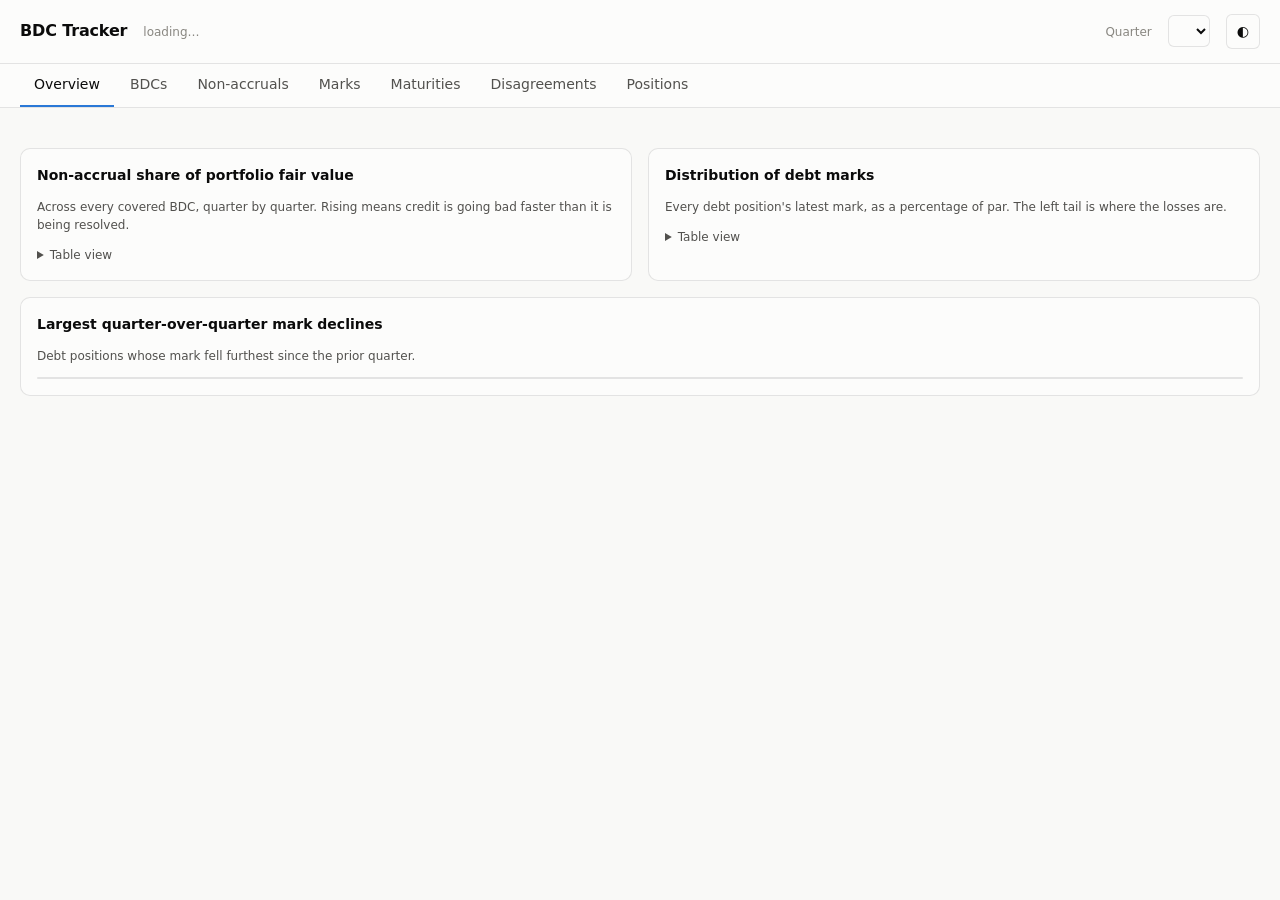
==== web/index.html @ 7e10fc6a "Extract BDC loan valuation marks from SEC EDGAR and serve them as a tracker Builds the pipeline behi" ====
<!doctype html>
<html lang="en">
<head>
<meta charset="utf-8">
<meta name="viewport" content="width=device-width, initial-scale=1">
<title>BDC Tracker — loan marks from SEC filings</title>
<link rel="icon" href="data:image/svg+xml,%3Csvg xmlns='http://www.w3.org/2000/svg' viewBox='0 0 32 32'%3E%3Crect width='32' height='32' rx='6' fill='%232a78d6'/%3E%3Cpath d='M6 22h4v4H6zm6-6h4v10h-4zm6-8h4v18h-4zm6 11h4v7h-4z' fill='%23fff'/%3E%3C/svg%3E">
<link rel="stylesheet" href="styles.css">
</head>
<body>
<header class="topbar">
  <h1>BDC Tracker</h1>
  <span class="sub" id="subtitle">loading…</span>
  <span class="spacer"></span>
  <label class="sub" for="period">Quarter</label>
  <select id="period"></select>
  <button class="ghost" id="theme" title="Toggle theme">◐</button>
</header>

<p class="banner" id="banner" hidden></p>

<nav class="tabs" role="tablist">
  <button role="tab" data-view="overview" aria-selected="true">Overview</button>
  <button role="tab" data-view="bdcs">BDCs</button>
  <button role="tab" data-view="nonaccruals">Non-accruals</button>
  <button role="tab" data-view="marks">Marks</button>
  <button role="tab" data-view="maturities">Maturities</button>
  <button role="tab" data-view="disagreements">Disagreements</button>
  <button role="tab" data-view="positions">Positions</button>
</nav>

<main>
  <section id="view-overview">
    <div class="tiles" id="overview-tiles"></div>
    <div class="grid-2">
      <figure class="card">
        <figcaption>Non-accrual share of portfolio fair value</figcaption>
        <p class="desc">Across every covered BDC, quarter by quarter. Rising means credit is going bad faster than it is being resolved.</p>
        <div id="chart-na-trend"></div>
        <details class="tableview"><summary>Table view</summary><div class="tablewrap" id="table-na-trend"></div></details>
      </figure>
      <figure class="card">
        <figcaption>Distribution of debt marks</figcaption>
        <p class="desc">Every debt position's latest mark, as a percentage of par. The left tail is where the losses are.</p>
        <div id="chart-histogram"></div>
        <details class="tableview"><summary>Table view</summary><div class="tablewrap" id="table-histogram"></div></details>
      </figure>
    </div>
    <figure class="card">
      <figcaption>Largest quarter-over-quarter mark declines</figcaption>
      <p class="desc">Debt positions whose mark fell furthest since the prior quarter.</p>
      <div class="tablewrap" id="table-deteriorating"></div>
    </figure>
  </section>

  <section id="view-bdcs" hidden>
    <figure class="card">
      <figcaption>Every BDC side by side</figcaption>
      <p class="desc">Portfolio mark is fair value over par across debt positions. Click a row to open its positions.</p>
      <div class="tablewrap" id="table-bdcs"></div>
    </figure>
  </section>

  <section id="view-nonaccruals" hidden>
    <div class="tiles" id="na-tiles"></div>
    <div class="grid-2">
      <figure class="card">
        <figcaption>Non-accrual concentration by industry</figcaption>
        <p class="desc">Share of each industry's fair value sitting on non-accrual.</p>
        <div class="tablewrap" id="table-na-industry"></div>
      </figure>
      <figure class="card">
        <figcaption>Non-accrual concentration by BDC</figcaption>
        <p class="desc">Which lenders are carrying the problem credits.</p>
        <div class="tablewrap" id="table-na-bdc"></div>
      </figure>
    </div>
    <figure class="card">
      <figcaption>Currently non-accrual positions</figcaption>
      <p class="desc">With how many quarters each has been on non-accrual.</p>
      <div class="tablewrap" id="table-na-positions"></div>
    </figure>
  </section>

  <section id="view-marks" hidden>
    <figure class="card">
      <figcaption>Weighted average mark by sector</figcaption>
      <p class="desc">Darker is a higher mark. Reading left to right shows which sectors are rolling over.</p>
      <div id="chart-sectors"></div>
      <details class="tableview"><summary>Table view</summary><div class="tablewrap" id="table-sectors"></div></details>
    </figure>
    <figure class="card">
      <figcaption>Furthest below cost</figcaption>
      <p class="desc">Positions whose fair value sits furthest below what the BDC paid.</p>
      <div class="tablewrap" id="table-markdowns"></div>
    </figure>
  </section>

  <section id="view-maturities" hidden>
    <figure class="card">
      <figcaption>Maturity wall</figcaption>
      <p class="desc">Debt fair value grouped by the year it matures, with the stressed slice split out.</p>
      <div class="legend">
        <span><i style="background:var(--series-1)"></i> All debt</span>
        <span><i style="background:var(--critical)"></i> ⚠ Stressed (mark below 90)</span>
      </div>
      <div id="chart-maturity"></div>
      <details class="tableview"><summary>Table view</summary><div class="tablewrap" id="table-maturity"></div></details>
    </figure>
  </section>

  <section id="view-disagreements" hidden>
    <figure class="card">
      <figcaption>Where BDCs disagree</figcaption>
      <p class="desc">Credits held by two or more BDCs, ranked by how far apart their marks are. The bar spans the lowest to the highest mark; the tick is the fair-value-weighted average.</p>
      <div class="tablewrap" id="table-disagreements"></div>
    </figure>
  </section>

  <section id="view-positions" hidden>
    <div class="controls">
      <label for="ticker">BDC</label>
      <select id="ticker"></select>
      <input type="search" id="filter" placeholder="Filter by borrower, industry or type…" size="34">
      <span class="muted" id="position-count"></span>
    </div>
    <div class="tablewrap" id="table-positions"></div>
  </section>
</main>

<script type="module" src="app.js"></script>
</body>
</html>
---- web/styles.css ----
/* Palette and chrome follow the validated data-viz reference instance:
   categorical slots 1-3 (blue/orange/aqua) plus the reserved status colours.
   Aqua is sub-3:1 on the light surface, so every chart ships a table view. */
:root {
  color-scheme: light;
  --page:            #f9f9f7;
  --surface:         #fcfcfb;
  --surface-2:       #f2f1ed;
  --text-primary:    #0b0b0b;
  --text-secondary:  #52514e;
  --text-muted:      #898781;
  --grid:            #e1e0d9;
  --axis:            #c3c2b7;
  --border:          rgba(11, 11, 11, 0.10);

  --series-1:        #2a78d6;
  --series-2:        #eb6834;
  --series-3:        #1baf7a;

  --good:            #0ca30c;
  --warning:         #fab219;
  --serious:         #ec835a;
  --critical:        #d03b3b;
  --delta-up:        #006300;

  --seq-100: #cde2fb; --seq-250: #86b6ef; --seq-400: #3987e5;
  --seq-550: #1c5cab; --seq-700: #0d366b;
}

@media (prefers-color-scheme: dark) {
  :root:not([data-theme="light"]) {
    color-scheme: dark;
    --page:           #0d0d0d;
    --surface:        #1a1a19;
    --surface-2:      #222220;
    --text-primary:   #ffffff;
    --text-secondary: #c3c2b7;
    --text-muted:     #898781;
    --grid:           #2c2c2a;
    --axis:           #383835;
    --border:         rgba(255, 255, 255, 0.10);
    --series-1:       #3987e5;
    --series-2:       #d95926;
    --series-3:       #199e70;
    --delta-up:       #0ca30c;
  }
}

:root[data-theme="dark"] {
  color-scheme: dark;
  --page:           #0d0d0d;
  --surface:        #1a1a19;
  --surface-2:      #222220;
  --text-primary:   #ffffff;
  --text-secondary: #c3c2b7;
  --text-muted:     #898781;
  --grid:           #2c2c2a;
  --axis:           #383835;
  --border:         rgba(255, 255, 255, 0.10);
  --series-1:       #3987e5;
  --series-2:       #d95926;
  --series-3:       #199e70;
  --delta-up:       #0ca30c;
}

* { box-sizing: border-box; }

body {
  margin: 0;
  background: var(--page);
  color: var(--text-primary);
  font: 14px/1.5 system-ui, -apple-system, "Segoe UI", sans-serif;
}

a { color: var(--series-1); }

header.topbar {
  display: flex; align-items: baseline; gap: 16px; flex-wrap: wrap;
  padding: 14px 20px; border-bottom: 1px solid var(--border); background: var(--surface);
  position: sticky; top: 0; z-index: 20;
}
.topbar h1 { font-size: 16px; margin: 0; letter-spacing: -0.01em; }
.topbar .sub { color: var(--text-muted); font-size: 12px; }
.topbar .spacer { flex: 1; }

.banner {
  padding: 8px 20px; font-size: 13px;
  background: color-mix(in srgb, var(--warning) 22%, var(--surface));
  border-bottom: 1px solid var(--border);
}
.banner[hidden] { display: none; }

nav.tabs { display: flex; gap: 2px; padding: 0 20px; border-bottom: 1px solid var(--border);
  background: var(--surface); overflow-x: auto; }
nav.tabs button {
  appearance: none; border: 0; background: none; cursor: pointer; white-space: nowrap;
  padding: 10px 14px; font: inherit; color: var(--text-secondary);
  border-bottom: 2px solid transparent;
}
nav.tabs button[aria-selected="true"] { color: var(--text-primary); border-bottom-color: var(--series-1); }
nav.tabs button:hover { color: var(--text-primary); }

main { padding: 20px; max-width: 1500px; margin: 0 auto; }
section[hidden] { display: none; }

.controls { display: flex; gap: 12px; align-items: center; flex-wrap: wrap; margin-bottom: 16px; }
select, input[type="search"], button.ghost {
  font: inherit; padding: 6px 10px; border-radius: 6px;
  border: 1px solid var(--border); background: var(--surface); color: var(--text-primary);
}
button.ghost { cursor: pointer; }
button.ghost:hover { background: var(--surface-2); }

.tiles { display: grid; grid-template-columns: repeat(auto-fit, minmax(170px, 1fr)); gap: 12px; margin-bottom: 20px; }
.tile { background: var(--surface); border: 1px solid var(--border); border-radius: 10px; padding: 14px 16px; }
.tile .label { color: var(--text-muted); font-size: 12px; text-transform: uppercase; letter-spacing: 0.04em; }
.tile .value { font-size: 26px; margin-top: 6px; letter-spacing: -0.02em; }
.tile .note { color: var(--text-secondary); font-size: 12px; margin-top: 4px; }

.grid-2 { display: grid; grid-template-columns: repeat(auto-fit, minmax(420px, 1fr)); gap: 16px; }

figure.card {
  background: var(--surface); border: 1px solid var(--border); border-radius: 10px;
  padding: 16px; margin: 0 0 16px;
}
figure.card figcaption { margin-bottom: 4px; font-weight: 600; }
figure.card .desc { color: var(--text-secondary); font-size: 12px; margin-bottom: 12px; }

.legend { display: flex; gap: 14px; flex-wrap: wrap; font-size: 12px; color: var(--text-secondary); margin-bottom: 8px; }
.legend span { display: inline-flex; align-items: center; gap: 6px; }
.legend i { width: 10px; height: 10px; border-radius: 2px; display: inline-block; }

.tablewrap { overflow: auto; max-height: 620px; border: 1px solid var(--border); border-radius: 10px; background: var(--surface); }
table { border-collapse: collapse; width: 100%; font-size: 13px; }
th, td { padding: 7px 10px; text-align: right; white-space: nowrap; border-bottom: 1px solid var(--grid); }
th:first-child, td:first-child, th.text, td.text { text-align: left; }
thead th {
  position: sticky; top: 0; background: var(--surface); z-index: 2;
  color: var(--text-secondary); font-weight: 600; cursor: pointer; user-select: none;
}
thead th::after { content: ""; }
thead th[data-dir="asc"]::after { content: " ▲"; color: var(--text-muted); }
thead th[data-dir="desc"]::after { content: " ▼"; color: var(--text-muted); }
tbody tr:hover { background: var(--surface-2); }
td.num { font-variant-numeric: tabular-nums; }

.pill { padding: 1px 7px; border-radius: 999px; font-size: 11px; border: 1px solid var(--border); }
.pill.critical { background: color-mix(in srgb, var(--critical) 20%, transparent); color: var(--text-primary); }
.pill.warning  { background: color-mix(in srgb, var(--warning) 26%, transparent); color: var(--text-primary); }
.pill.good     { background: color-mix(in srgb, var(--good) 18%, transparent); color: var(--text-primary); }

.rangebar { position: relative; height: 10px; width: 130px; background: var(--grid); border-radius: 5px; display: inline-block; vertical-align: middle; }
.rangebar > i { position: absolute; top: 0; height: 10px; background: var(--series-2); border-radius: 5px; }
.rangebar > b { position: absolute; top: -2px; width: 2px; height: 14px; background: var(--text-primary); }

svg.chart { display: block; width: 100%; height: auto; overflow: visible; }
svg.chart .grid line { stroke: var(--grid); stroke-width: 1; }
svg.chart .axis line, svg.chart .axis path { stroke: var(--axis); stroke-width: 1; }
svg.chart text { fill: var(--text-muted); font-size: 11px; }
svg.chart text.label { fill: var(--text-secondary); }
svg.chart .line { fill: none; stroke-width: 2; stroke-linejoin: round; stroke-linecap: round; }
svg.chart .dot { r: 4; }
svg.chart .hit { fill: transparent; cursor: crosshair; }
svg.chart .crosshair { stroke: var(--text-muted); stroke-width: 1; stroke-dasharray: 3 3; }

.tooltip {
  position: fixed; pointer-events: none; z-index: 50; padding: 8px 10px; border-radius: 8px;
  background: var(--surface); border: 1px solid var(--border); font-size: 12px;
  box-shadow: 0 6px 24px rgba(0, 0, 0, 0.18); max-width: 320px;
}
.tooltip[hidden] { display: none; }
.tooltip b { font-variant-numeric: tabular-nums; }

details.tableview { margin-top: 10px; }
details.tableview summary { cursor: pointer; color: var(--text-secondary); font-size: 12px; }
details.tableview .tablewrap { max-height: 300px; margin-top: 8px; }

.empty { color: var(--text-secondary); padding: 40px 0; text-align: center; }
.muted { color: var(--text-muted); }
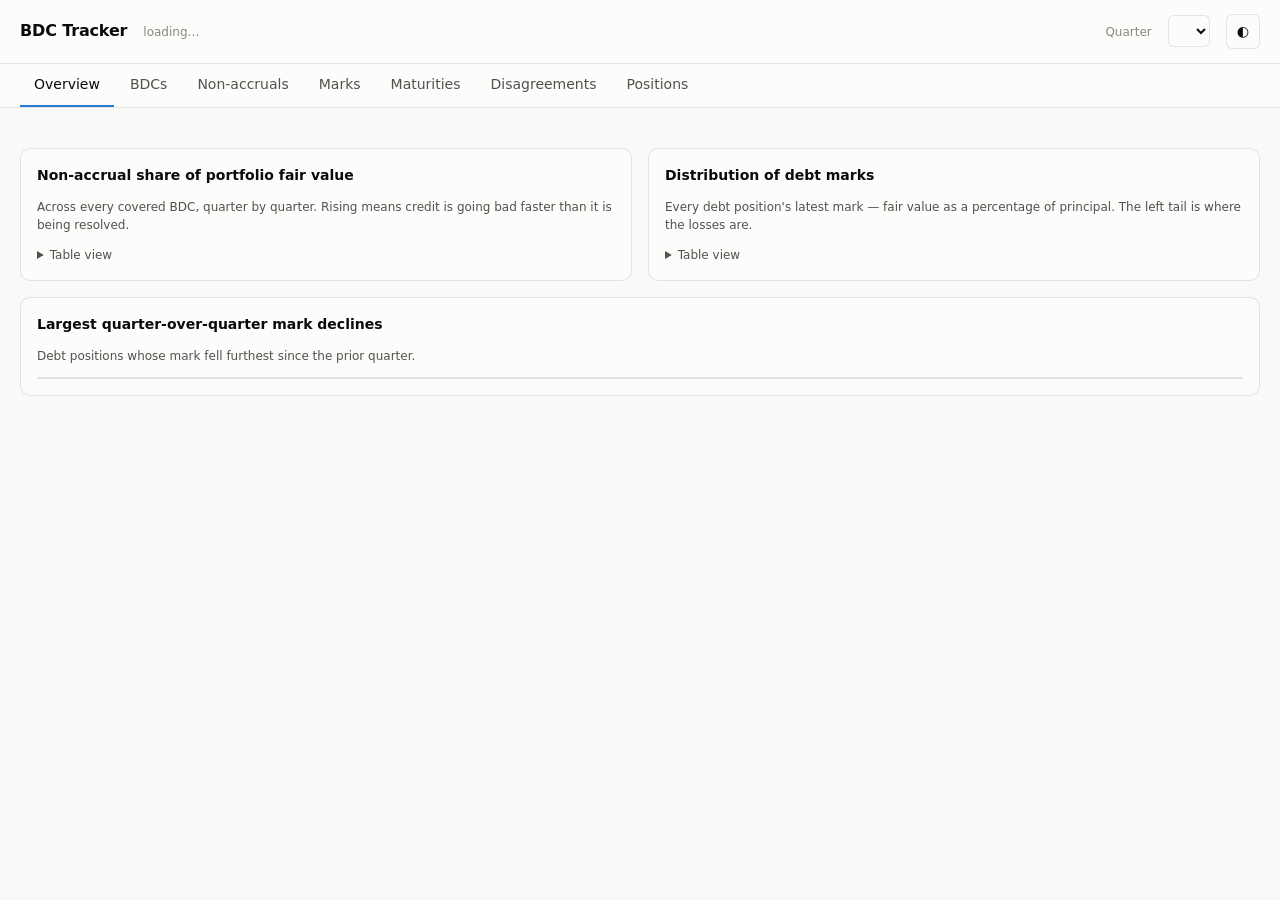
==== commit 69e5d540: "Divide the mark by principal, falling back to cost only where none is reported The mark divided by a" ====
--- a/web/index.html
+++ b/web/index.html
@@ -41,7 +41,7 @@
       </figure>
       <figure class="card">
         <figcaption>Distribution of debt marks</figcaption>
-        <p class="desc">Every debt position's latest mark, as a percentage of par. The left tail is where the losses are.</p>
+        <p class="desc">Every debt position's latest mark — fair value as a percentage of principal. The left tail is where the losses are.</p>
         <div id="chart-histogram"></div>
         <details class="tableview"><summary>Table view</summary><div class="tablewrap" id="table-histogram"></div></details>
       </figure>
@@ -56,7 +56,7 @@
   <section id="view-bdcs" hidden>
     <figure class="card">
       <figcaption>Every BDC side by side</figcaption>
-      <p class="desc">Portfolio mark is fair value over par across debt positions. Click a row to open its positions.</p>
+      <p class="desc">Portfolio mark is fair value over principal across debt positions. Click a row to open its positions.</p>
       <div class="tablewrap" id="table-bdcs"></div>
     </figure>
   </section>
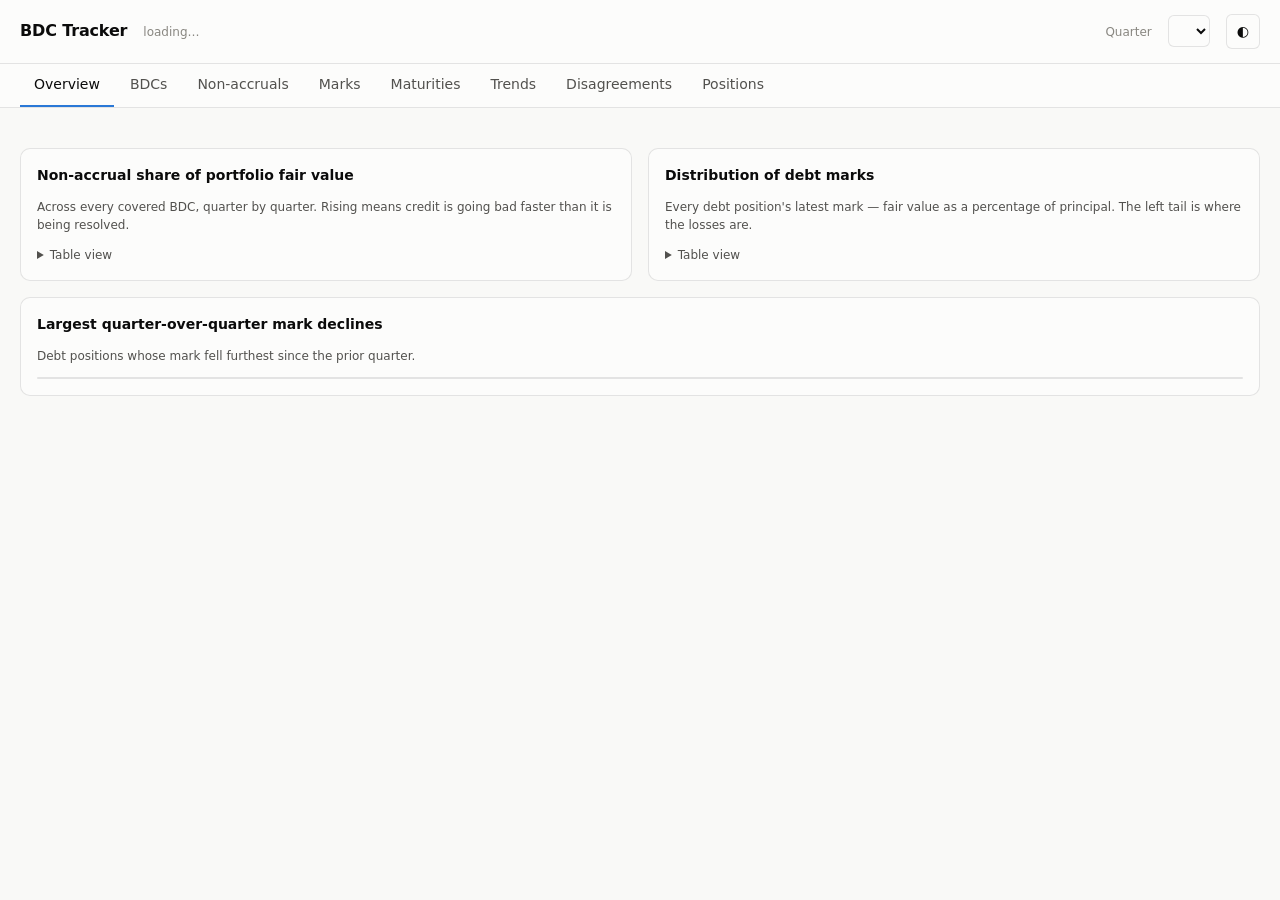
==== commit 8f6d6f51: "Extract sector, country and maturity properly, and add quarterly views Three fields were far worse t" ====
--- a/web/index.html
+++ b/web/index.html
@@ -25,6 +25,7 @@
   <button role="tab" data-view="nonaccruals">Non-accruals</button>
   <button role="tab" data-view="marks">Marks</button>
   <button role="tab" data-view="maturities">Maturities</button>
+  <button role="tab" data-view="trends">Trends</button>
   <button role="tab" data-view="disagreements">Disagreements</button>
   <button role="tab" data-view="positions">Positions</button>
 </nav>
@@ -90,6 +91,11 @@
       <details class="tableview"><summary>Table view</summary><div class="tablewrap" id="table-sectors"></div></details>
     </figure>
     <figure class="card">
+      <figcaption>Exposure by country</figcaption>
+      <p class="desc">Where the borrowers are, by fair value.</p>
+      <div class="tablewrap" id="table-countries"></div>
+    </figure>
+    <figure class="card">
       <figcaption>Furthest below cost</figcaption>
       <p class="desc">Positions whose fair value sits furthest below what the BDC paid.</p>
       <div class="tablewrap" id="table-markdowns"></div>
@@ -106,6 +112,35 @@
       </div>
       <div id="chart-maturity"></div>
       <details class="tableview"><summary>Table view</summary><div class="tablewrap" id="table-maturity"></div></details>
+    </figure>
+  </section>
+
+  <section id="view-trends" hidden>
+    <figure class="card">
+      <figcaption>Weighted average mark, whole universe</figcaption>
+      <p class="desc">Fair value over principal across every covered BDC, quarter by quarter. The line is the aggregate; the grid below it is where the movement comes from.</p>
+      <div id="chart-mark-trend"></div>
+    </figure>
+
+    <figure class="card">
+      <figcaption>Weighted average mark by BDC</figcaption>
+      <p class="desc">Each BDC's debt book, weighted by principal. Darker is a higher mark — read a row left to right to follow one lender, and a column down to compare them at a point in time.</p>
+      <div id="chart-quarter-marks"></div>
+      <details class="tableview"><summary>Table view</summary><div class="tablewrap" id="table-quarter-marks"></div></details>
+    </figure>
+
+    <figure class="card">
+      <figcaption>Weighted average mark of the non-accrual book</figcaption>
+      <p class="desc">How hard each lender has written down the loans it has stopped accruing — a different question from how many it has. Blank means the filing disclosed no non-accruals that quarter, which is not the same as having none.</p>
+      <div id="chart-na-marks"></div>
+      <details class="tableview"><summary>Table view</summary><div class="tablewrap" id="table-na-marks"></div></details>
+    </figure>
+
+    <figure class="card">
+      <figcaption>Non-accrual share of market value by BDC</figcaption>
+      <p class="desc">Non-accrual fair value as a percentage of total fair value. Darker is more of the book on non-accrual.</p>
+      <div id="chart-na-share"></div>
+      <div class="tablewrap" id="table-na-share"></div>
     </figure>
   </section>
 
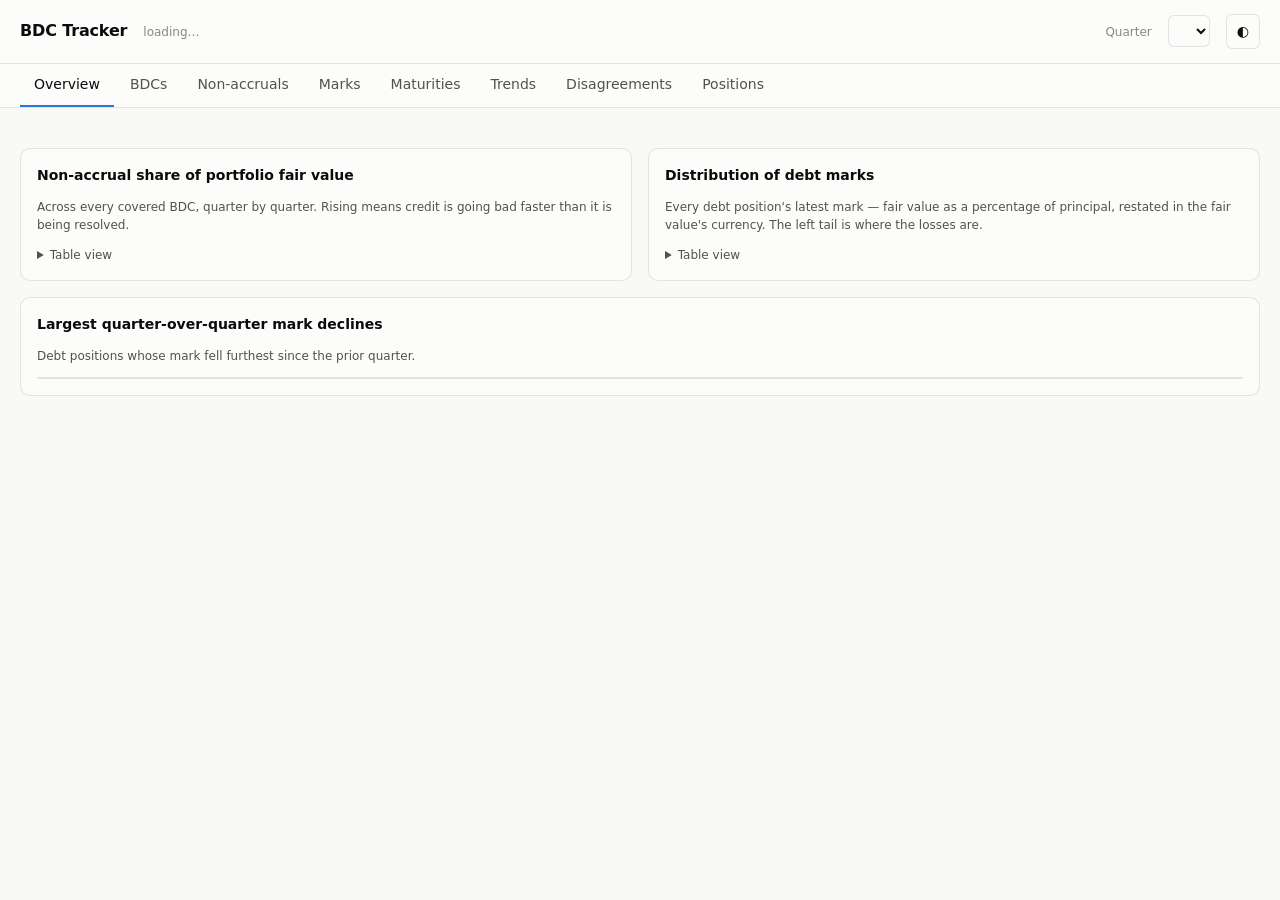
==== commit 72220187: "Give the site and the workbook one definition of the mark's denominator Converting principal to USD " ====
--- a/web/index.html
+++ b/web/index.html
@@ -42,7 +42,7 @@
       </figure>
       <figure class="card">
         <figcaption>Distribution of debt marks</figcaption>
-        <p class="desc">Every debt position's latest mark — fair value as a percentage of principal. The left tail is where the losses are.</p>
+        <p class="desc">Every debt position's latest mark — fair value as a percentage of principal, restated in the fair value's currency. The left tail is where the losses are.</p>
         <div id="chart-histogram"></div>
         <details class="tableview"><summary>Table view</summary><div class="tablewrap" id="table-histogram"></div></details>
       </figure>
@@ -57,7 +57,7 @@
   <section id="view-bdcs" hidden>
     <figure class="card">
       <figcaption>Every BDC side by side</figcaption>
-      <p class="desc">Portfolio mark is fair value over principal across debt positions. Click a row to open its positions.</p>
+      <p class="desc">Portfolio mark is fair value over principal across debt positions, with principal converted to the fair value's currency at the period-end ECB rate. Click a row to open its positions.</p>
       <div class="tablewrap" id="table-bdcs"></div>
     </figure>
   </section>
